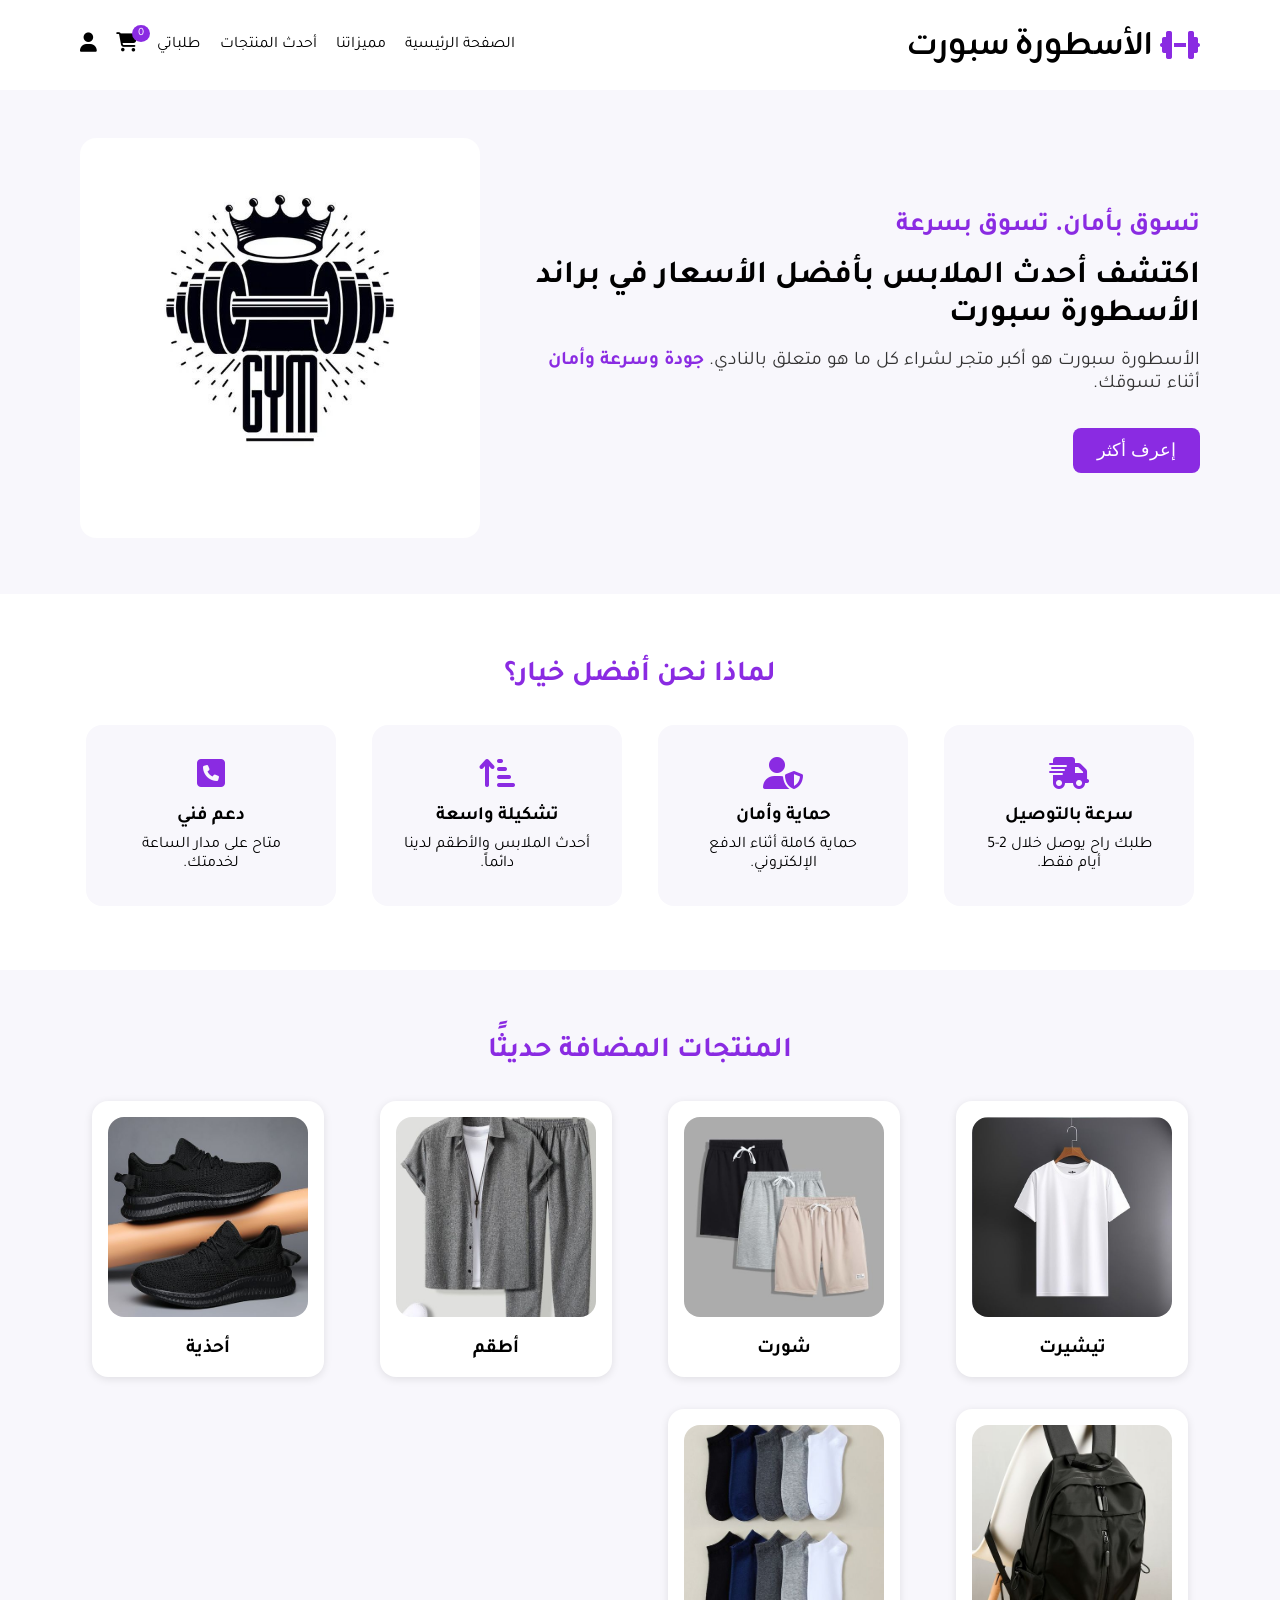
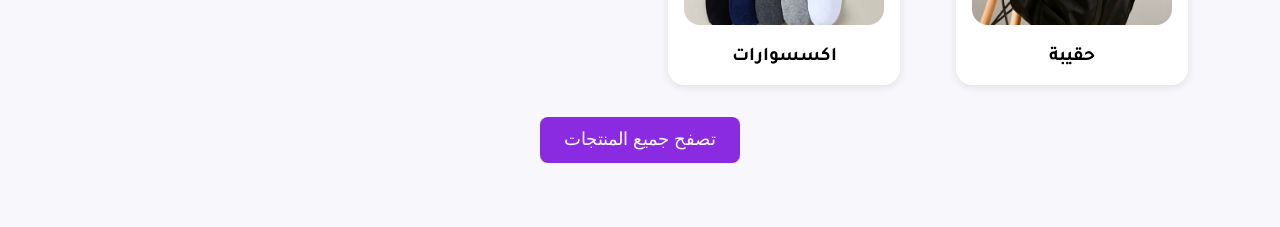
==== index.html @ 40cb1d96 "Add files via upload" ====
<!DOCTYPE html>
<html lang="ar" dir="rtl">
<head>
  <meta charset="UTF-8" />
  <meta name="viewport" content="width=device-width, initial-scale=1.0" />
  <title>الأسطورة سبورت</title>

  <!-- روابط الخطوط والأيقونات -->
  <link
    rel="stylesheet"
    href="https://cdnjs.cloudflare.com/ajax/libs/font-awesome/6.6.0/css/all.min.css"
    integrity="sha512-Kc323vGBEqzTmouAECnVceyQqyqdsSiqLQISBL29aUW4U/M7pSPA/gEUZQqv1cwx4OnYxTxve5UMg5GT6L4JJg=="
    crossorigin="anonymous"
    referrerpolicy="no-referrer"
  />
  <link rel="stylesheet" href="styles.css" />
</head>

<body>
  <!-- NAVBAR -->
  <nav>
    <div class="logo">
      <i class="fa fa-dumbbell"></i>
      <h4>الأسطورة سبورت</h4>
    </div>

    <ul class="nav-items">
      <li><a href="#" class="nav-link">الصفحة الرئيسية</a></li>
      <li><a href="#features" class="nav-link">مميزاتنا</a></li>
      <li><a href="#products" class="nav-link">أحدث المنتجات</a></li>
       <li><a href="my_orders.php" class="nav-link">طلباتي  </a></li>

        <div class="nav-cart">
      <li class="cart-icon">
        <a href="cart page.html"><i class="fa fa-cart-shopping"></i></a>
        <span class="cart-cont" id="cartCount">0</span>
      </li>
    </div>






<!-- 
      <li class="nav-cart3">
        <a href="Favorites page.html"><i class="fas fa-heart"></i></a>
      </li>
      -->

      <li class="nav-cart2">
        <a href="login.php"><i class="fa-solid fa-user"></i></a>
      </li>
    </ul>
  </nav>

  <!-- HERO -->
  <section class="hero">
    <div class="hero-section">
      <div class="content">
        <h4>تسوق بأمان. تسوق بسرعة</h4>
        <h1>اكتشف أحدث الملابس بأفضل الأسعار في براند الأسطورة سبورت   </h1>
        <p>الأسطورة سبورت هو أكبر متجر لشراء كل ما هو متعلق بالنادي. <span>جودة وسرعة وأمان</span> أثناء تسوقك.</p>
        <button class="btn"><a href="#features">إعرف أكثر</a></button>
      </div>

      <div class="hero1">
        <img src="img2/img100.jpeg" alt="صورة">
      </div>
    </div>
  </section>

  <!-- FEATURES -->
  <section class="features" id="features">
    <div class="features-section">
      <h4>لماذا نحن أفضل خيار؟</h4>
      <div class="qualities">
        <div class="quality">
          <i class="fas fa-shipping-fast"></i>
          <h3>سرعة بالتوصيل</h3>
          <p>طلبك راح يوصل خلال 2-5 أيام فقط.</p>
        </div>

        <div class="quality">
          <i class="fas fa-user-shield"></i>
          <h3>حماية وأمان</h3>
          <p>حماية كاملة أثناء الدفع الإلكتروني.</p>
        </div>

        <div class="quality">
          <i class="fas fa-sort-amount-up-alt"></i>
          <h3>تشكيلة واسعة</h3>
          <p>أحدث الملابس والأطقم لدينا دائماً.</p>
        </div>

        <div class="quality">
          <i class="fas fa-phone-square"></i>
          <h3>دعم فني</h3>
          <p>متاح على مدار الساعة لخدمتك.</p>
        </div>
      </div>
    </div>
  </section>

  <!-- PRODUCTS -->
  <section class="newest-products" id="products">
    <div class="products-section">
      <h4>المنتجات المضافة حديثًا</h4>
      <div class="products">
        <div class="product">
          <a href="products1.html"><img src="./img2/تيشيرت 2.jpg" alt="تيشيرت" /></a>
          <h3>تيشيرت</h3>
        </div>
        <div class="product">
          <a href="products2.html"><img src="./img2/شورت 2.jpg" alt="شورت" /></a>
          <h3>شورت</h3>
        </div>
        <div class="product">
          <a href="products4.html"><img src="./img2/أطقم.jpg" alt="أطقم" /></a>
          <h3>أطقم</h3>
        </div>
        <div class="product">
          <a href="products5.html"><img src="./img2/أحذية.jpg" alt="أحذية" /></a>
          <h3>أحذية</h3>
        </div>
        <div class="product">
          <a href="products6.html"><img src="./img2/حقيبه 2.jpg" alt="حقيبة" /></a>
          <h3>حقيبة</h3>
        </div>
        <div class="product">
          <a href="products7.html"><img src="./img2/جوارب 2.jpg" alt="اكسسوارات" /></a>
          <h3>اكسسوارات</h3>
        </div>
      </div>
      <button class="btn"><a href="#">تصفح جميع المنتجات</a></button>
    </div>
  </section>


<script>

// تحديث رقم السلة
function updateCartCount(){
  const cart = JSON.parse(localStorage.getItem("cart")) || [];
  document.getElementById("cartCount").innerText = cart.length;
}
updateCartCount();


</script>








</body>
</html>
---- styles.css ----
@import url("https://fonts.googleapis.com/css2?family=El+Messiri:wght@400..700&family=Tajawal:wght@400;500;700&family=Zain:wght@200;300;400;700;900&display=swap");

/* RESET */
* {
    margin: 0;
    padding: 0;
    box-sizing: border-box;
    scroll-behavior: smooth;
}

body {
    font-family: "Tajawal", sans-serif;
    background-color: #fff;
}

/* ===========================
          NAVBAR
=========================== */
nav {
    display: flex;
    justify-content: space-between;
    align-items: center;
    max-width: 1366px;
    height: 10vh;
    margin: 0 auto;
    padding: 0 5rem;
    background-color: #fff;
    box-shadow: 0 1px 8px rgba(0, 0, 0, 0.05);
}

/* Logo */
nav .logo {
    display: flex;
    font-size: 2rem;
    align-items: center;
    gap: 0.5rem;
}

nav .logo i {
    color: blueviolet;
}

nav .logo h4 {
    font-family: "Zain", sans-serif;
}

/* Nav Items */
nav .nav-items {
    display: flex;
    list-style: none;
    align-items: center;
    gap: 1.2rem;
}

nav .nav-link {
    text-decoration: none;
    color: black;
    font-size: 1rem;
    transition: 0.3s;
}

nav .nav-link:hover {
    color: blueviolet;
}










/* Icons */
.nav-cart, .nav-cart2, .nav-cart3 {
    font-size: 1.2rem;
}

nav i {
    color: black;
    transition: 0.3s;
}

nav i:hover {
    color: blueviolet;
}

/* Cart bubble */
.cart-icon {
    position: relative;
}

.cart-cont {
    position: absolute;
    top: -8px;
    right: -12px;
    background-color: blueviolet;
    color: #fff;
    padding: 2px 6px;
    border-radius: 50%;
    font-size: 0.7rem;
}













/* ===========================
        HERO SECTION
=========================== */

.hero {
    background-color: #f8f7fc;
    padding: 3rem 0;
}

.hero-section {
    max-width: 1366px;
    margin: 0 auto;
    padding: 0 5rem;
    display: flex;
    justify-content: space-between;
    align-items: center;
    flex-wrap: wrap;
    gap: 2rem;
}

.hero-section .content {
    flex: 1;
    min-width: 300px;
}

.hero-section h4 {
    color: blueviolet;
    font-size: 1.6rem;
    margin-bottom: 1rem;
}

.hero-section h1 {
    font-size: 2rem;
    margin-bottom: 1rem;
}

.hero-section p {
    font-size: 1.2rem;
    color: #333;
}

.hero-section p span {
    color: blueviolet;
    font-weight: bold;
}

/* Hero Button */
.btn {
    display: inline-block;
    margin-top: 2rem;
    padding: 0.75rem 1.5rem;
    background-color: blueviolet;
    border: none;
    border-radius: 0.5rem;
    cursor: pointer;
    transition: 0.3s;
}

.btn:hover {
    background-color: #7c39c9;
}

.btn a {
    color: #fff;
    text-decoration: none;
    font-size: 1.1rem;
}

/* Hero Image */
.hero1 img {
    width: 400px;
    height: 400px;
    border-radius: 1rem;
    object-fit: cover;
}

/* ===========================
          FEATURES
=========================== */

section.features {
    padding: 4rem 0;
    background-color: #fff;
}

.features-section {
    max-width: 1366px;
    margin: 0 auto;
    padding: 0 5rem;
    text-align: center;
}

.features-section h4 {
    color: blueviolet;
    font-size: 1.8rem;
    margin-bottom: 2rem;
}

.qualities {
    display: flex;
    justify-content: space-around;
    flex-wrap: wrap;
    gap: 1.5rem;
}

.quality {
    background: #f8f7fc;
    padding: 2rem;
    border-radius: 1rem;
    max-width: 250px;
    transition: 0.3s;
}

.quality:hover {
    border: 2px solid blueviolet;
    transform: translateY(-5px);
}

.quality i {
    font-size: 2rem;
    color: blueviolet;
    margin-bottom: 1rem;
}

.quality h3 {
    margin-bottom: 0.5rem;
}

/* ===========================
          PRODUCTS
=========================== */

.newest-products {
    padding: 4rem 0;
    background-color: #f8f7fc;
}

.products-section {
    max-width: 1366px;
    margin: 0 auto;
    padding: 0 5rem;
    text-align: center;
}

.products-section h4 {
    color: blueviolet;
    font-size: 1.8rem;
    margin-bottom: 2rem;
}

.products {
    display: grid;
    grid-template-columns: repeat(auto-fit, minmax(200px, 1fr));
    gap: 2rem;
    justify-items: center;
}

/* Product Card */
.product {
    background-color: #fff;
    border-radius: 1rem;
    box-shadow: 0 2px 8px rgba(0, 0, 0, 0.1);
    padding: 1rem;
    transition: 0.3s;
}

.product:hover {
    transform: translateY(-5px);
}

.product img {
    width: 200px;
    height: 200px;
    object-fit: cover;
    border-radius: 1rem;
    transition: 0.3s;
}

.product img:hover {
    transform: scale(1.05);
}

.product h3 {
    margin-top: 0.8rem;
    font-size: 1.2rem;
}

/* Button below product list */
.products-section button {
    margin-top: 2rem;
    background-color: blueviolet;
    border: none;
    padding: 0.8rem 1.5rem;
    border-radius: 0.5rem;
    cursor: pointer;
}

.products-section button a {
    color: white;
    text-decoration: none;
    font-size: 1.1rem;
}

/* ===========================
        RESPONSIVE
=========================== */

@media (max-width: 900px) {
    nav {
        flex-direction: column;
        height: auto;
        padding: 1rem;
    }

    .hero-section {
        text-align: center;
        padding: 2rem;
    }

    .hero1 img {
        width: 300px;
        height: 300px;
    }

    .qualities {
        flex-direction: column;
        align-items: center;
    }
}







/* ===========================
        MOBILE IMPROVEMENTS
=========================== */

@media (max-width: 768px) {

    /* NAVBAR */
    nav {
        flex-direction: column;
        height: auto;
        padding: 1rem;
        gap: 1rem;
        text-align: center;
    }

    nav .nav-items {
        flex-direction: column;
        gap: 0.8rem;
    }

    nav .logo {
        justify-content: center;
    }

    /* HERO */
    .hero-section {
        flex-direction: column;
        text-align: center;
        padding: 1.5rem;
    }

    .hero-section h1 {
        font-size: 1.6rem;
    }

    .hero-section p {
        font-size: 1rem;
    }

    .hero1 img {
        width: 100%;
        max-width: 280px;
        height: auto;
    }

    /* FEATURES */
    .qualities {
        flex-direction: column;
        align-items: center;
    }

    .quality {
        width: 100%;
        max-width: 320px;
    }

    /* PRODUCTS */
    .products {
        grid-template-columns: repeat(2, 1fr);
        gap: 1rem;
    }

    .product img {
        width: 100%;
        height: 150px;
    }

    .product h3 {
        font-size: 1rem;
    }

    /* Buttons */
    .btn {
        width: 100%;
    }

    .products-section button {
        width: 100%;
    }
}


/* Extra small devices */
@media (max-width: 480px) {

    .products {
        grid-template-columns: 1fr;
    }

    nav {
        padding: 0.8rem;
    }

    .hero-section h1 {
        font-size: 1.3rem;
    }

    .hero-section h4 {
        font-size: 1.2rem;
    }

}
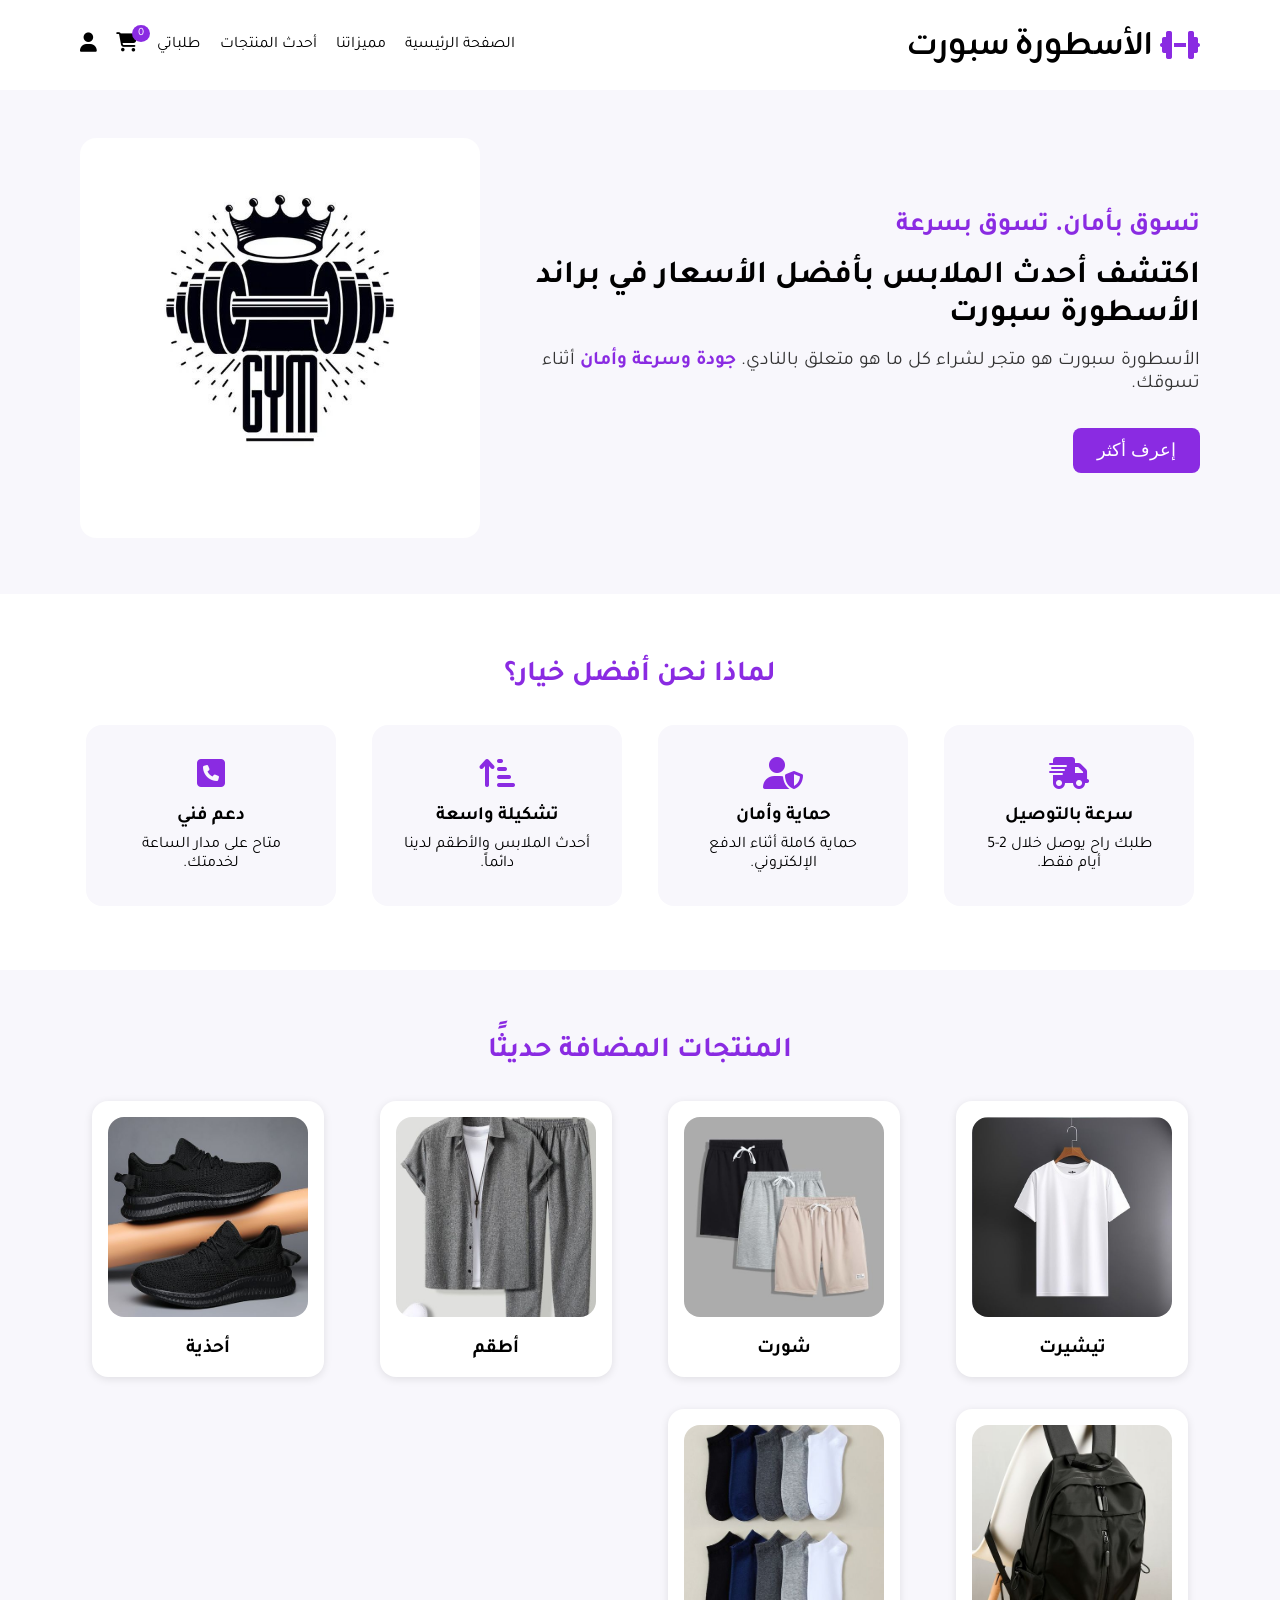
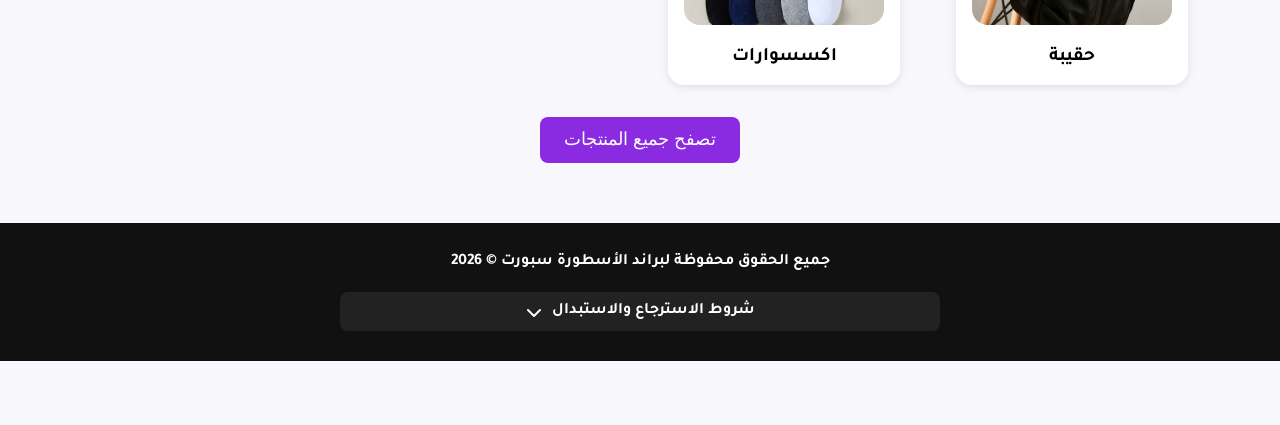
==== commit f561a86e: "Update index.html" ====
--- a/index.html
+++ b/index.html
@@ -18,6 +18,82 @@
   <link rel="stylesheet" href="styles.css" />
 </head>
 
+
+
+
+
+
+<style>
+.site-footer {
+  margin-top: 60px;
+  padding: 30px 20px;
+  background: #111;
+  color: #fff;
+  text-align: center;
+}
+
+.copyright {
+  font-size: 16px;
+  font-weight: bold;
+  margin-bottom: 20px;
+}
+
+.return-policy {
+  max-width: 600px;
+  margin: auto;
+  text-align: right;
+}
+
+.toggle-header {
+  display: flex;
+  justify-content: center;
+  align-items: center;
+  gap: 10px;
+  cursor: pointer;
+  font-weight: bold;
+  color: #fff;
+  background: #222;
+  padding: 10px;
+  border-radius: 8px;
+  transition: 0.3s;
+}
+
+.toggle-header:hover {
+  background: #333;
+}
+
+.policy-content {
+  display: none;
+  margin-top: 10px;
+  background: #1c1c1c;
+  padding: 15px;
+  border-radius: 8px;
+}
+
+.policy-content ul {
+  margin: 0;
+  padding-right: 20px;
+  line-height: 1.8;
+  font-size: 14px;
+}
+
+.policy-content li {
+  margin-bottom: 8px;
+}
+
+
+</style>
+
+
+
+
+
+
+
+
+
+
+
 <body>
   <!-- NAVBAR -->
   <nav>
@@ -62,7 +138,7 @@
       <div class="content">
         <h4>تسوق بأمان. تسوق بسرعة</h4>
         <h1>اكتشف أحدث الملابس بأفضل الأسعار في براند الأسطورة سبورت   </h1>
-        <p>الأسطورة سبورت هو أكبر متجر لشراء كل ما هو متعلق بالنادي. <span>جودة وسرعة وأمان</span> أثناء تسوقك.</p>
+        <p>الأسطورة سبورت هو متجر لشراء كل ما هو متعلق بالنادي. <span>جودة وسرعة وأمان</span> أثناء تسوقك.</p>
         <button class="btn"><a href="#features">إعرف أكثر</a></button>
       </div>
 
@@ -136,6 +212,46 @@
       </div>
       <button class="btn"><a href="#">تصفح جميع المنتجات</a></button>
     </div>
+
+
+
+
+
+    
+<!-- FOOTER -->
+<footer class="site-footer">
+
+  <div class="copyright">
+    جميع الحقوق محفوظة لبراند الأسطورة سبورت © 2026
+  </div>
+
+  <div class="return-policy">
+
+    <div class="toggle-header" onclick="togglePolicy()">
+      <span>شروط الاسترجاع والاستبدال</span>
+      <i class="fa-solid fa-chevron-down" id="arrowIcon"></i>
+    </div>
+
+    <div class="policy-content" id="policyContent">
+      <ul>
+        <li>يمكن استرجاع أو استبدال المنتج خلال يومين فقط من استلام الطلب.</li>
+        <li>يجب أن يكون المنتج بحالته الأصلية وغير مستخدم.</li>
+        <li>يجب وجود جميع الملصقات والتغليف الأصلي.</li>
+        <li>لا يتم استرجاع المنتجات المستخدمة أو التالفة من قبل العميل.</li>
+        <li>في حالة وجود خطأ من المتجر يتم الاسترجاع أو الاستبدال مجاناً.</li>
+        <li>المنتجات المخفضة قد لا تشملها سياسة الاسترجاع حسب العروض.</li>
+        <li>مدة معالجة طلب الاسترجاع من 1 إلى 3 أيام عمل.</li>
+      </ul>
+    </div>
+
+  </div>
+
+</footer>
+
+
+
+
+
   </section>
 
 
@@ -149,6 +265,22 @@
 updateCartCount();
 
 
+
+function togglePolicy(){
+  const content = document.getElementById("policyContent");
+  const icon = document.getElementById("arrowIcon");
+
+  if(content.style.display === "block"){
+    content.style.display = "none";
+    icon.style.transform = "rotate(0deg)";
+  } else {
+    content.style.display = "block";
+    icon.style.transform = "rotate(180deg)";
+  }
+}
+
+
+
 </script>
 
 
